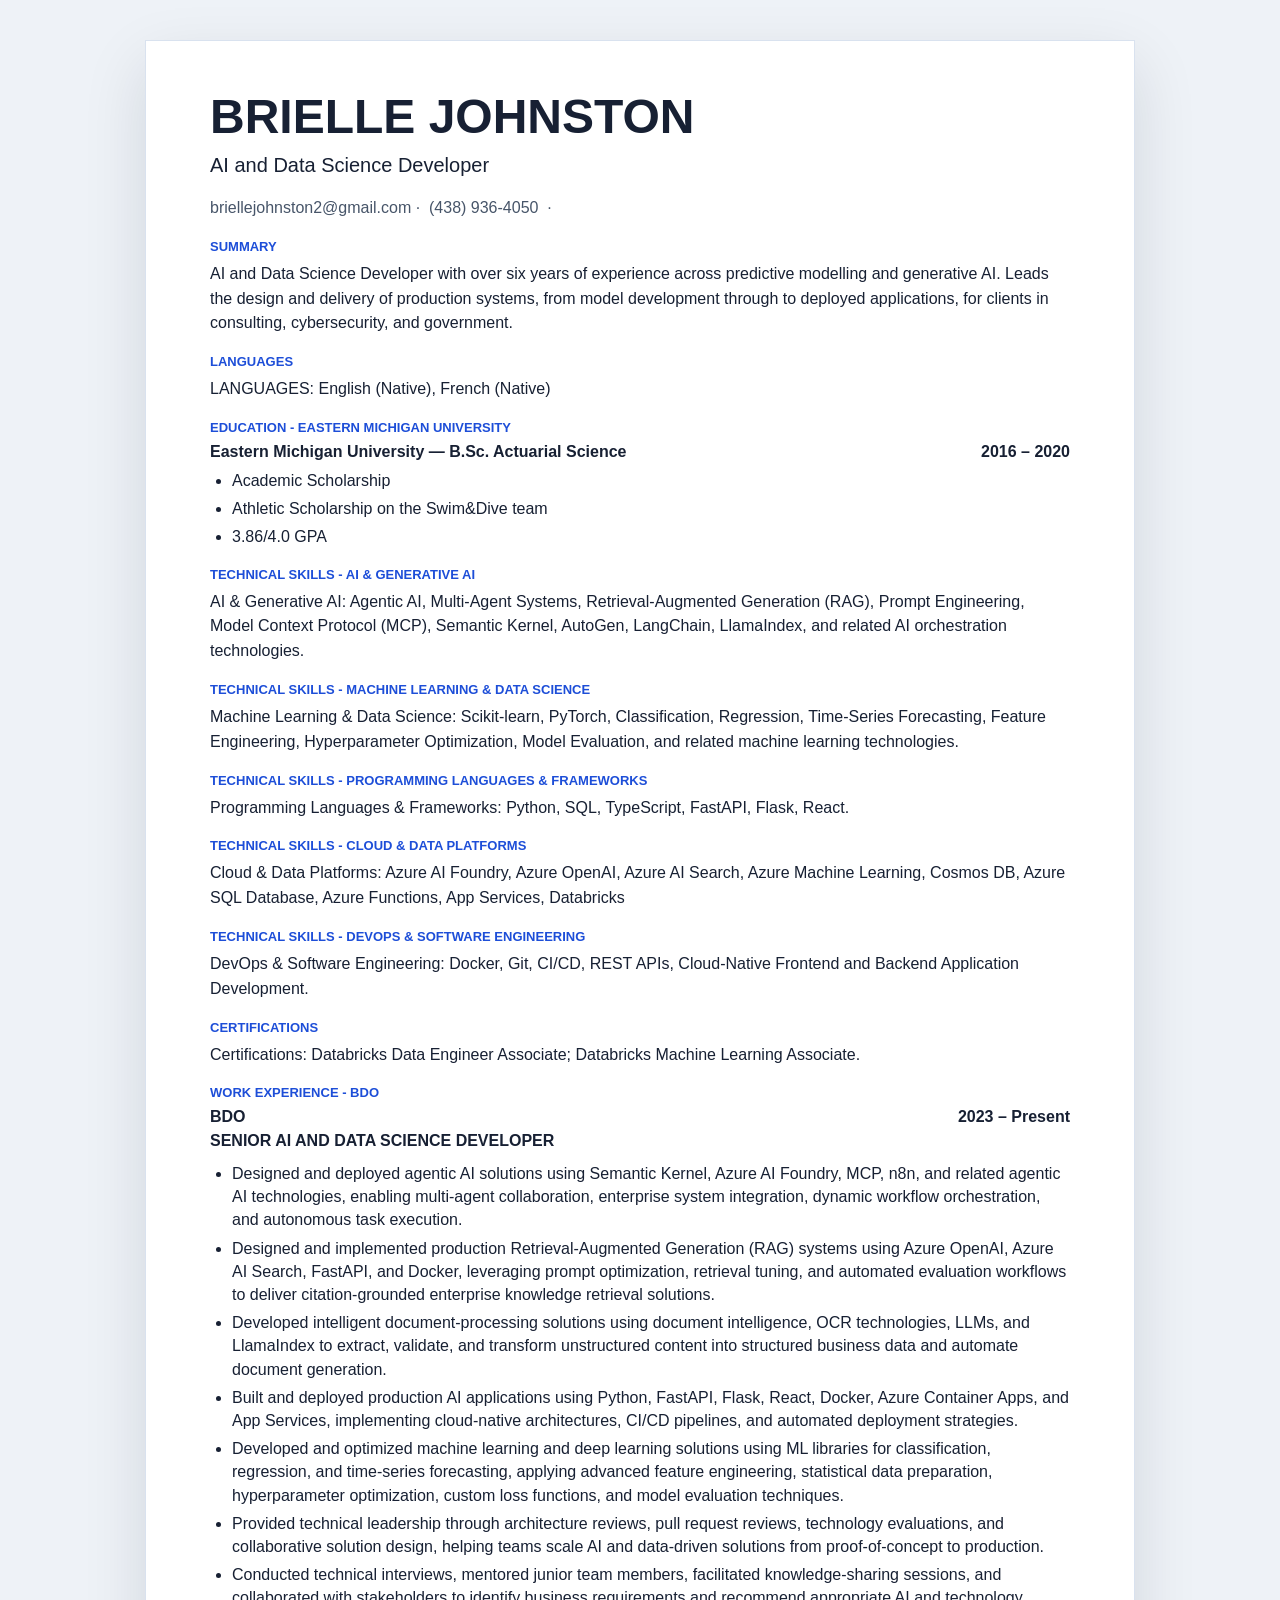
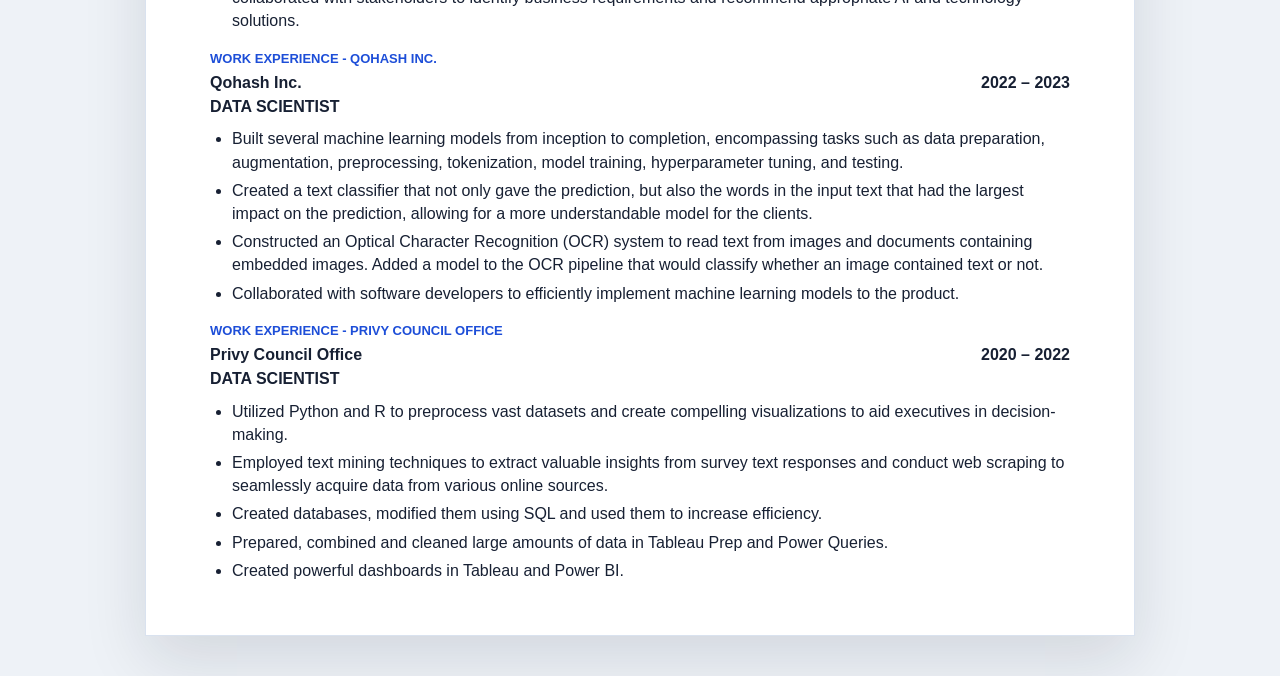
==== frontend/public/cv.html @ 3121cb3a "app improvements" ====
<!doctype html>
<html lang="en">
<head>
    <meta charset="utf-8">
    <meta name="viewport" content="width=device-width, initial-scale=1">
    <title>Brielle Johnston CV</title>
    <style>
        :root {
            color: #172033;
            background: #eef2f7;
            font-family: Aptos, "Segoe UI", Arial, sans-serif;
            scroll-behavior: smooth;
        }

        body {
            margin: 0;
            padding: 40px 18px;
        }

        main {
            max-width: 860px;
            margin: 0 auto;
            padding: 48px clamp(22px, 5vw, 64px);
            background: #fff;
            border: 1px solid #d9e2ef;
            box-shadow: 0 24px 60px rgba(15, 23, 42, 0.12);
        }

        section {
            scroll-margin-top: 24px;
            border-radius: 6px;
            transition: background-color 160ms ease, box-shadow 160ms ease;
        }

        section + section {
            margin-top: 18px;
        }

        section:target {
            background: #f3e70b;
            box-shadow: 0 0 0 8px #f3e70b;
        }

        h1 {
            margin: 0 0 8px;
            font-size: clamp(32px, 5vw, 48px);
            letter-spacing: 0;
            text-transform: uppercase;
        }

        h2 {
            margin: 0 0 8px;
            font-family: inherit;
            font-size: 13px;
            letter-spacing: 0;
            text-transform: uppercase;
            color: #1d4ed8;
        }

        pre {
            margin: 0;
            white-space: pre-wrap;
            font: inherit;
            line-height: 1.55;
        }

        p {
            margin: 0;
            line-height: 1.55;
        }

        ul {
            margin: 8px 0 0;
            padding-left: 22px;
        }

        li {
            margin: 5px 0;
            line-height: 1.45;
        }

        .entry-heading {
            display: flex;
            justify-content: space-between;
            gap: 18px;
            font-weight: 700;
        }

        .entry-role {
            margin-top: 3px;
            font-weight: 700;
            text-transform: uppercase;
        }

        .profile-title {
            font-size: 20px;
            line-height: 1.3;
            margin: 0;
        }

        .contact pre {
            color: #475569;
        }

        @media (max-width: 640px) {
            body {
                padding: 0;
                background: #fff;
            }

            main {
                min-height: 100vh;
                border: 0;
                box-shadow: none;
            }
        }
    </style>
</head>
<body>
    <main>
    <section id="chunk-1" class="profile" data-chunk-index="1" data-category="profile">
      <h1>BRIELLE JOHNSTON</h1>
      <p class="profile-title">AI and Data Science Developer</p>
    </section>
    <section id="chunk-2" class="contact" data-chunk-index="2" data-category="contact">
      <pre>briellejohnston2@gmail.com ·  (438) 936-4050  ·</pre>
    </section>
    <section id="chunk-3" class="summary" data-chunk-index="3" data-category="summary">
      <h2>Summary</h2>
      <p>AI and Data Science Developer with over six years of experience across predictive modelling and generative AI. Leads the design and delivery of production systems, from model development through to deployed applications, for clients in consulting, cybersecurity, and government.</p>
    </section>
    <section id="chunk-4" class="languages" data-chunk-index="4" data-category="languages">
      <h2>Languages</h2>
      <p>LANGUAGES: English (Native), French (Native)</p>
    </section>
    <section id="chunk-5" class="education" data-chunk-index="5" data-category="education">
      <h2>Education - Eastern Michigan University</h2>
      <div class="entry-heading"><span>Eastern Michigan University — B.Sc. Actuarial Science</span><span>2016 – 2020</span></div>
      <ul>
        <li>Academic Scholarship</li>
        <li>Athletic Scholarship on the Swim&amp;Dive team</li>
        <li>3.86/4.0 GPA</li>
      </ul>
    </section>
    <section id="chunk-6" class="technical-skills" data-chunk-index="6" data-category="technical skills">
      <h2>Technical Skills - AI &amp; Generative AI</h2>
      <p>AI &amp; Generative AI: Agentic AI, Multi-Agent Systems, Retrieval-Augmented Generation (RAG), Prompt Engineering, Model Context Protocol (MCP), Semantic Kernel, AutoGen, LangChain, LlamaIndex, and related AI orchestration technologies.</p>
    </section>
    <section id="chunk-7" class="technical-skills" data-chunk-index="7" data-category="technical skills">
      <h2>Technical Skills - Machine Learning &amp; Data Science</h2>
      <p>Machine Learning &amp; Data Science: Scikit-learn, PyTorch, Classification, Regression, Time-Series Forecasting, Feature Engineering, Hyperparameter Optimization, Model Evaluation, and related machine learning technologies.</p>
    </section>
    <section id="chunk-8" class="technical-skills" data-chunk-index="8" data-category="technical skills">
      <h2>Technical Skills - Programming Languages &amp; Frameworks</h2>
      <p>Programming Languages &amp; Frameworks: Python, SQL, TypeScript, FastAPI, Flask, React.</p>
    </section>
    <section id="chunk-9" class="technical-skills" data-chunk-index="9" data-category="technical skills">
      <h2>Technical Skills - Cloud &amp; Data Platforms</h2>
      <p>Cloud &amp; Data Platforms: Azure AI Foundry, Azure OpenAI, Azure AI Search, Azure Machine Learning, Cosmos DB, Azure SQL Database, Azure Functions, App Services, Databricks</p>
    </section>
    <section id="chunk-10" class="technical-skills" data-chunk-index="10" data-category="technical skills">
      <h2>Technical Skills - DevOps &amp; Software Engineering</h2>
      <p>DevOps &amp; Software Engineering: Docker, Git, CI/CD, REST APIs, Cloud-Native Frontend and Backend Application Development.</p>
    </section>
    <section id="chunk-11" class="certifications" data-chunk-index="11" data-category="certifications">
      <h2>Certifications</h2>
      <p>Certifications: Databricks Data Engineer Associate; Databricks Machine Learning Associate.</p>
    </section>
    <section id="chunk-12" class="work-experience" data-chunk-index="12" data-category="work experience">
      <h2>Work Experience - BDO</h2>
      <div class="entry-heading"><span>BDO</span><span>2023 – Present</span></div>
      <p class="entry-role">SENIOR AI AND DATA SCIENCE DEVELOPER</p>
      <ul>
        <li>Designed and deployed agentic AI solutions using Semantic Kernel, Azure AI Foundry, MCP, n8n, and related agentic AI technologies, enabling multi-agent collaboration, enterprise system integration, dynamic workflow orchestration, and autonomous task execution.</li>
        <li>Designed and implemented production Retrieval-Augmented Generation (RAG) systems using Azure OpenAI, Azure AI Search, FastAPI, and Docker, leveraging prompt optimization, retrieval tuning, and automated evaluation workflows to deliver citation-grounded enterprise knowledge retrieval solutions.</li>
        <li>Developed intelligent document-processing solutions using document intelligence, OCR technologies, LLMs, and LlamaIndex to extract, validate, and transform unstructured content into structured business data and automate document generation.</li>
        <li>Built and deployed production AI applications using Python, FastAPI, Flask, React, Docker, Azure Container Apps, and App Services, implementing cloud-native architectures, CI/CD pipelines, and automated deployment strategies.</li>
        <li>Developed and optimized machine learning and deep learning solutions using ML libraries for classification, regression, and time-series forecasting, applying advanced feature engineering, statistical data preparation, hyperparameter optimization, custom loss functions, and model evaluation techniques.</li>
        <li>Provided technical leadership through architecture reviews, pull request reviews, technology evaluations, and collaborative solution design, helping teams scale AI and data-driven solutions from proof-of-concept to production.</li>
        <li>Conducted technical interviews, mentored junior team members, facilitated knowledge-sharing sessions, and collaborated with stakeholders to identify business requirements and recommend appropriate AI and technology solutions.</li>
      </ul>
    </section>
    <section id="chunk-13" class="work-experience" data-chunk-index="13" data-category="work experience">
      <h2>Work Experience - Qohash Inc.</h2>
      <div class="entry-heading"><span>Qohash Inc.</span><span>2022 – 2023</span></div>
      <p class="entry-role">DATA SCIENTIST</p>
      <ul>
        <li>Built several machine learning models from inception to completion, encompassing tasks such as data preparation, augmentation, preprocessing, tokenization, model training, hyperparameter tuning, and testing.</li>
        <li>Created a text classifier that not only gave the prediction, but also the words in the input text that had the largest impact on the prediction, allowing for a more understandable model for the clients.</li>
        <li>Constructed an Optical Character Recognition (OCR) system to read text from images and documents containing embedded images. Added a model to the OCR pipeline that would classify whether an image contained text or not.</li>
        <li>Collaborated with software developers to efficiently implement machine learning models to the product.</li>
      </ul>
    </section>
    <section id="chunk-14" class="work-experience" data-chunk-index="14" data-category="work experience">
      <h2>Work Experience - Privy Council Office</h2>
      <div class="entry-heading"><span>Privy Council Office</span><span>2020 – 2022</span></div>
      <p class="entry-role">DATA SCIENTIST</p>
      <ul>
        <li>Utilized Python and R to preprocess vast datasets and create compelling visualizations to aid executives in decision-making.</li>
        <li>Employed text mining techniques to extract valuable insights from survey text responses and conduct web scraping to seamlessly acquire data from various online sources.</li>
        <li>Created databases, modified them using SQL and used them to increase efficiency.</li>
        <li>Prepared, combined and cleaned large amounts of data in Tableau Prep and Power Queries.</li>
        <li>Created powerful dashboards in Tableau and Power BI.</li>
      </ul>
    </section>
    </main>
</body>
</html>
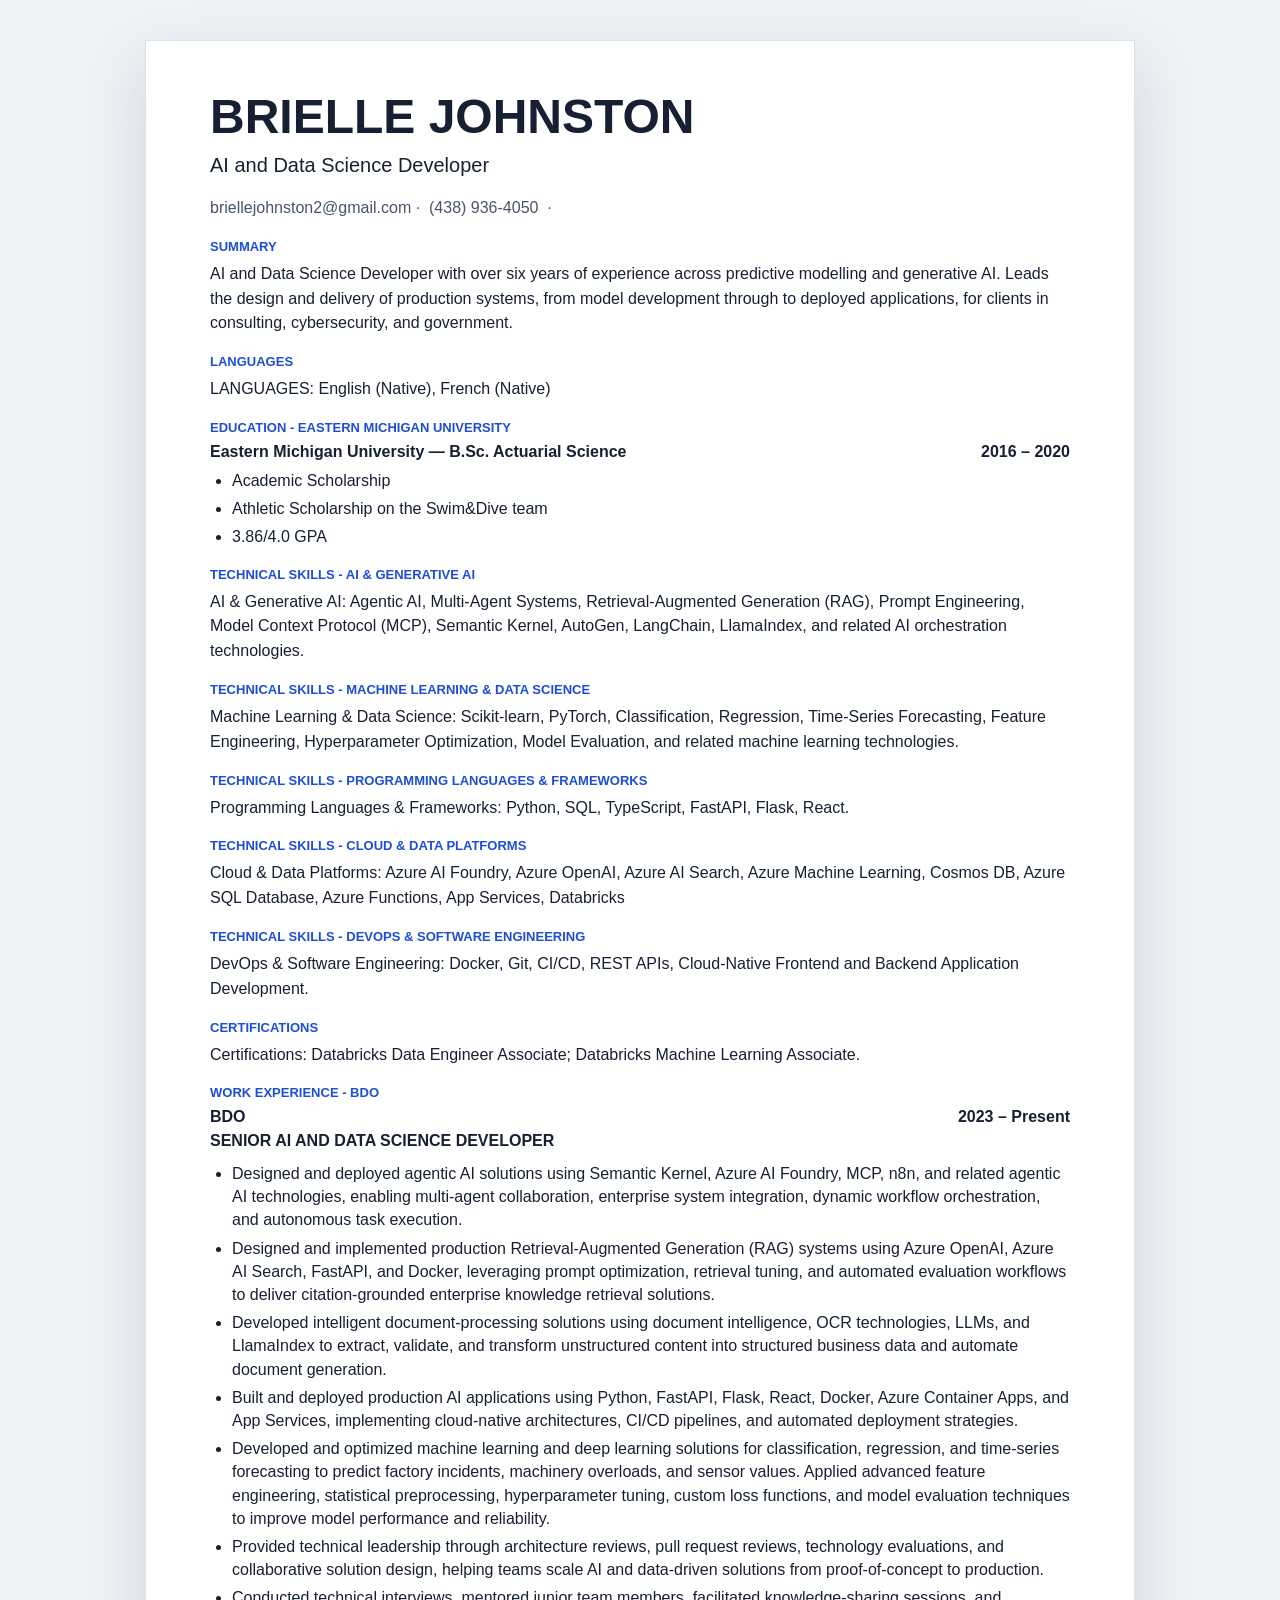
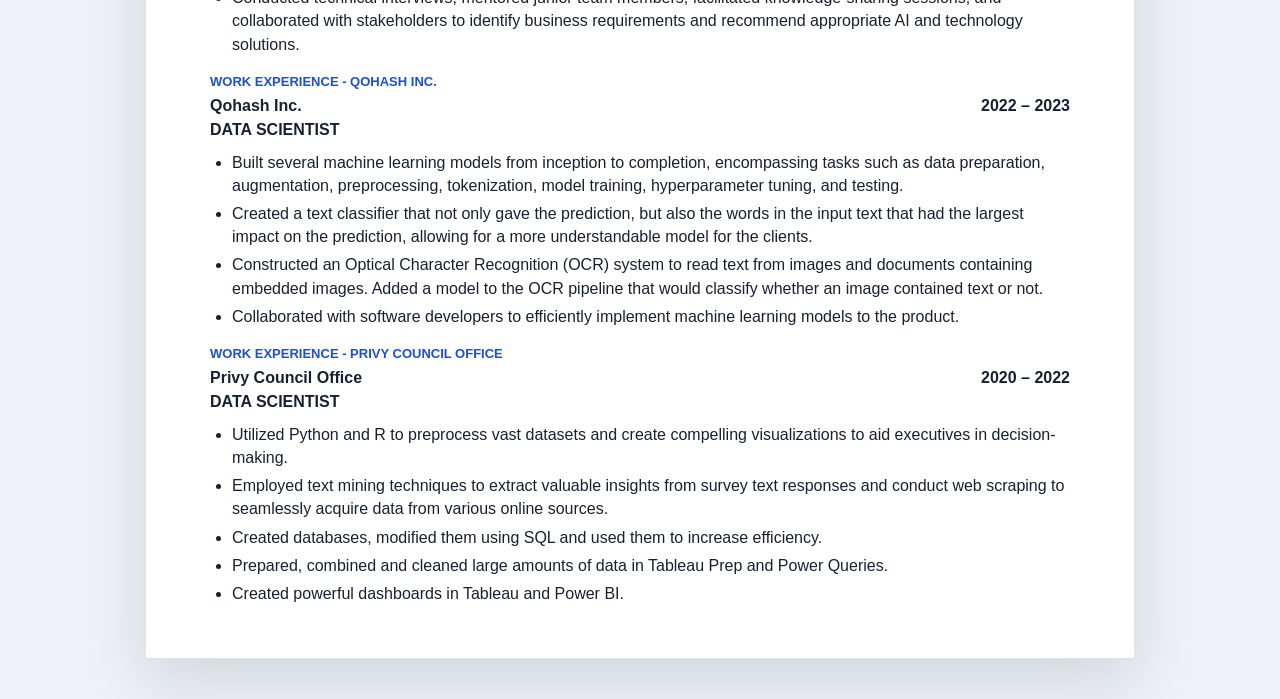
==== commit 14282592: "UI improvements" ====
--- a/frontend/public/cv.html
+++ b/frontend/public/cv.html
@@ -175,7 +175,7 @@
         <li>Designed and implemented production Retrieval-Augmented Generation (RAG) systems using Azure OpenAI, Azure AI Search, FastAPI, and Docker, leveraging prompt optimization, retrieval tuning, and automated evaluation workflows to deliver citation-grounded enterprise knowledge retrieval solutions.</li>
         <li>Developed intelligent document-processing solutions using document intelligence, OCR technologies, LLMs, and LlamaIndex to extract, validate, and transform unstructured content into structured business data and automate document generation.</li>
         <li>Built and deployed production AI applications using Python, FastAPI, Flask, React, Docker, Azure Container Apps, and App Services, implementing cloud-native architectures, CI/CD pipelines, and automated deployment strategies.</li>
-        <li>Developed and optimized machine learning and deep learning solutions using ML libraries for classification, regression, and time-series forecasting, applying advanced feature engineering, statistical data preparation, hyperparameter optimization, custom loss functions, and model evaluation techniques.</li>
+        <li>Developed and optimized machine learning and deep learning solutions for classification, regression, and time-series forecasting to predict factory incidents, machinery overloads, and sensor values. Applied advanced feature engineering, statistical preprocessing, hyperparameter tuning, custom loss functions, and model evaluation techniques to improve model performance and reliability.</li>
         <li>Provided technical leadership through architecture reviews, pull request reviews, technology evaluations, and collaborative solution design, helping teams scale AI and data-driven solutions from proof-of-concept to production.</li>
         <li>Conducted technical interviews, mentored junior team members, facilitated knowledge-sharing sessions, and collaborated with stakeholders to identify business requirements and recommend appropriate AI and technology solutions.</li>
       </ul>
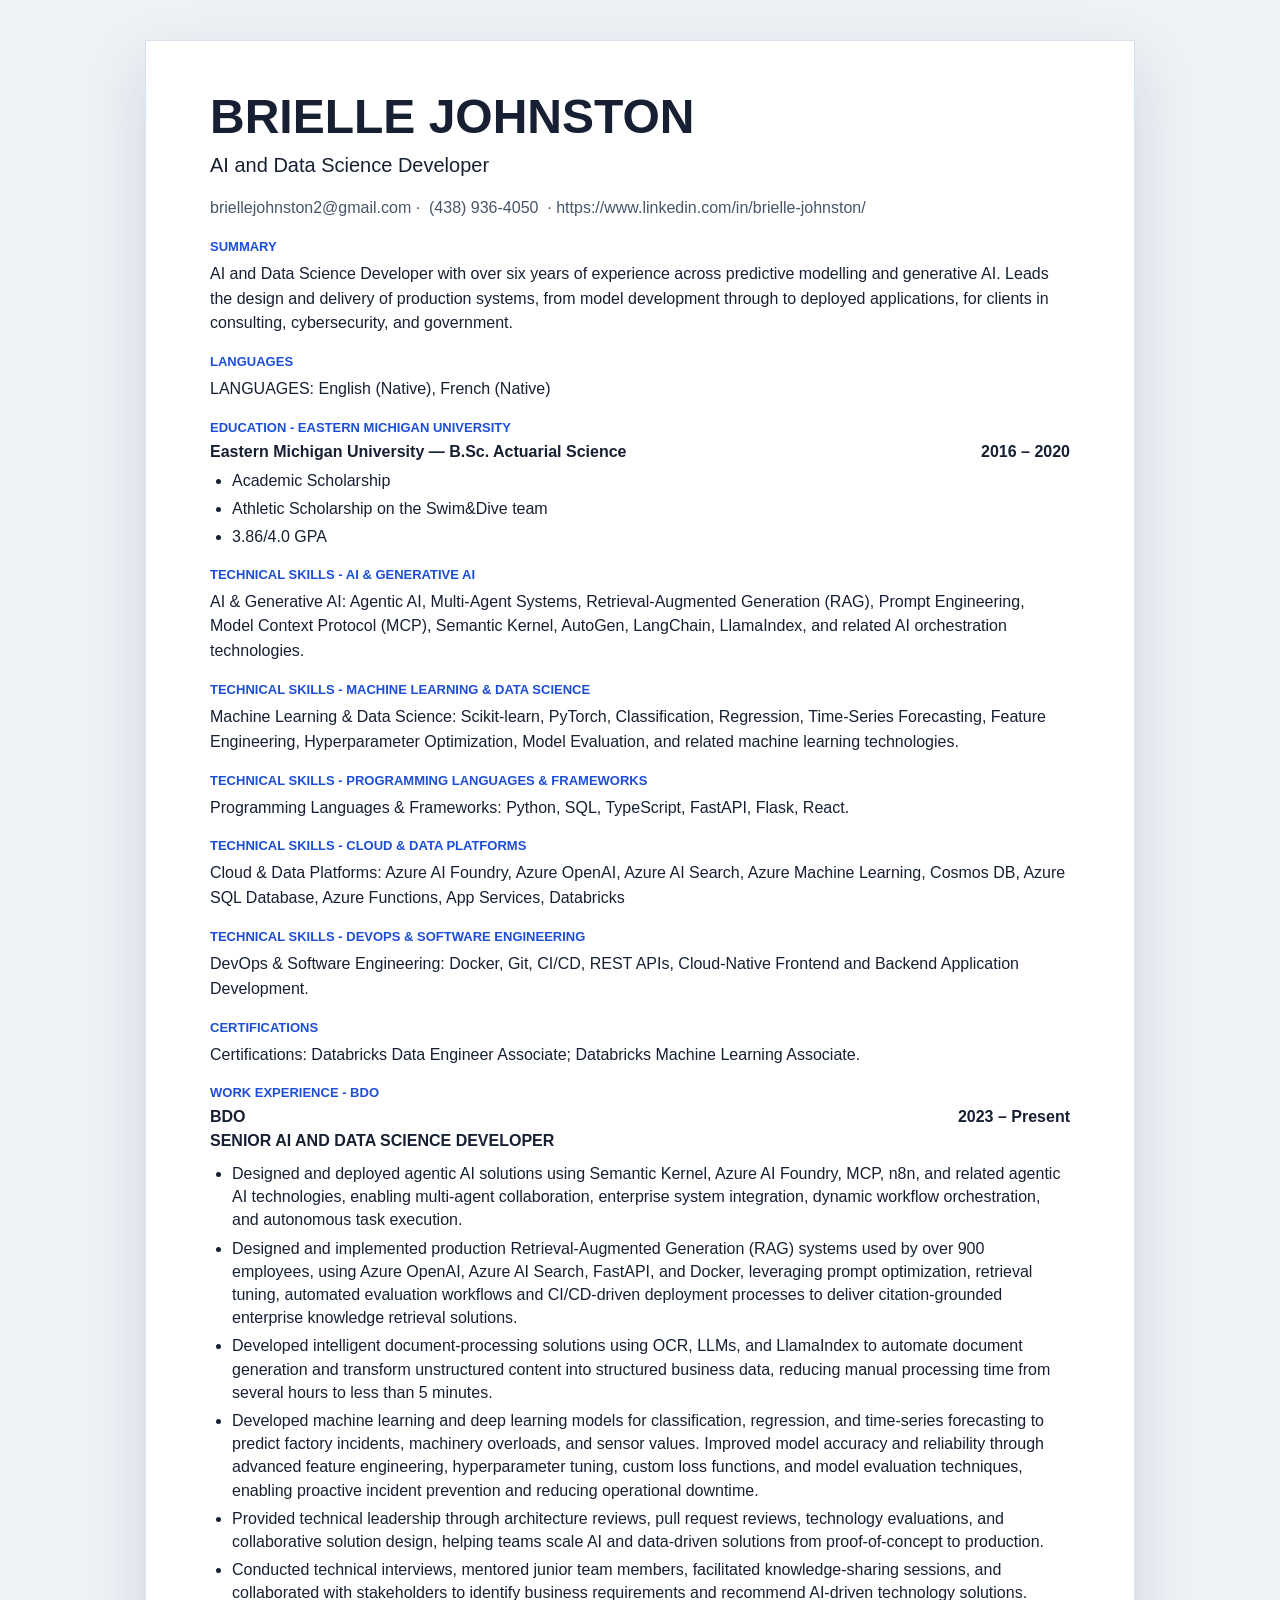
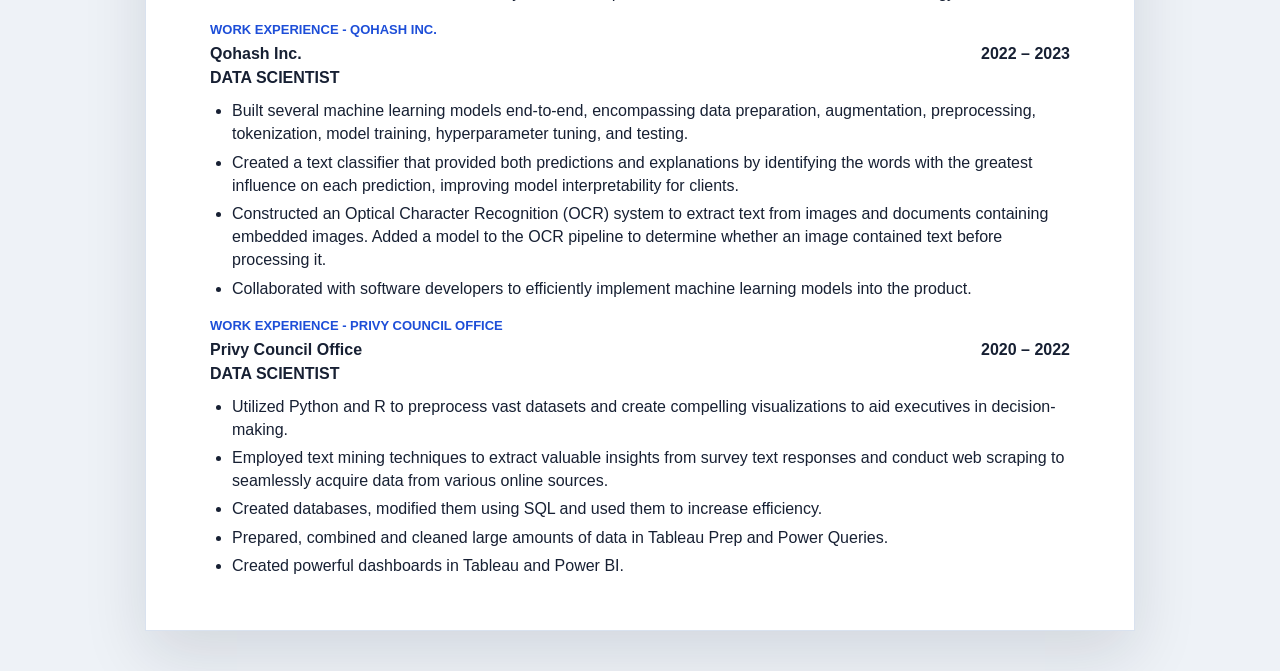
==== commit 7d5e4f1a: "resume update" ====
--- a/frontend/public/cv.html
+++ b/frontend/public/cv.html
@@ -123,7 +123,7 @@
       <p class="profile-title">AI and Data Science Developer</p>
     </section>
     <section id="chunk-2" class="contact" data-chunk-index="2" data-category="contact">
-      <pre>briellejohnston2@gmail.com ·  (438) 936-4050  ·</pre>
+      <pre>briellejohnston2@gmail.com ·  (438) 936-4050  · https://www.linkedin.com/in/brielle-johnston/</pre>
     </section>
     <section id="chunk-3" class="summary" data-chunk-index="3" data-category="summary">
       <h2>Summary</h2>
@@ -172,12 +172,11 @@
       <p class="entry-role">SENIOR AI AND DATA SCIENCE DEVELOPER</p>
       <ul>
         <li>Designed and deployed agentic AI solutions using Semantic Kernel, Azure AI Foundry, MCP, n8n, and related agentic AI technologies, enabling multi-agent collaboration, enterprise system integration, dynamic workflow orchestration, and autonomous task execution.</li>
-        <li>Designed and implemented production Retrieval-Augmented Generation (RAG) systems using Azure OpenAI, Azure AI Search, FastAPI, and Docker, leveraging prompt optimization, retrieval tuning, and automated evaluation workflows to deliver citation-grounded enterprise knowledge retrieval solutions.</li>
-        <li>Developed intelligent document-processing solutions using document intelligence, OCR technologies, LLMs, and LlamaIndex to extract, validate, and transform unstructured content into structured business data and automate document generation.</li>
-        <li>Built and deployed production AI applications using Python, FastAPI, Flask, React, Docker, Azure Container Apps, and App Services, implementing cloud-native architectures, CI/CD pipelines, and automated deployment strategies.</li>
-        <li>Developed and optimized machine learning and deep learning solutions for classification, regression, and time-series forecasting to predict factory incidents, machinery overloads, and sensor values. Applied advanced feature engineering, statistical preprocessing, hyperparameter tuning, custom loss functions, and model evaluation techniques to improve model performance and reliability.</li>
+        <li>Designed and implemented production Retrieval-Augmented Generation (RAG) systems used by over 900 employees, using Azure OpenAI, Azure AI Search, FastAPI, and Docker, leveraging prompt optimization, retrieval tuning, automated evaluation workflows and CI/CD-driven deployment processes to deliver citation-grounded enterprise knowledge retrieval solutions.</li>
+        <li>Developed intelligent document-processing solutions using OCR, LLMs, and LlamaIndex to automate document generation and transform unstructured content into structured business data, reducing manual processing time from several hours to less than 5 minutes.</li>
+        <li>Developed machine learning and deep learning models for classification, regression, and time-series forecasting to predict factory incidents, machinery overloads, and sensor values. Improved model accuracy and reliability through advanced feature engineering, hyperparameter tuning, custom loss functions, and model evaluation techniques, enabling proactive incident prevention and reducing operational downtime.</li>
         <li>Provided technical leadership through architecture reviews, pull request reviews, technology evaluations, and collaborative solution design, helping teams scale AI and data-driven solutions from proof-of-concept to production.</li>
-        <li>Conducted technical interviews, mentored junior team members, facilitated knowledge-sharing sessions, and collaborated with stakeholders to identify business requirements and recommend appropriate AI and technology solutions.</li>
+        <li>Conducted technical interviews, mentored junior team members, facilitated knowledge-sharing sessions, and collaborated with stakeholders to identify business requirements and recommend AI-driven technology solutions.</li>
       </ul>
     </section>
     <section id="chunk-13" class="work-experience" data-chunk-index="13" data-category="work experience">
@@ -185,10 +184,10 @@
       <div class="entry-heading"><span>Qohash Inc.</span><span>2022 – 2023</span></div>
       <p class="entry-role">DATA SCIENTIST</p>
       <ul>
-        <li>Built several machine learning models from inception to completion, encompassing tasks such as data preparation, augmentation, preprocessing, tokenization, model training, hyperparameter tuning, and testing.</li>
-        <li>Created a text classifier that not only gave the prediction, but also the words in the input text that had the largest impact on the prediction, allowing for a more understandable model for the clients.</li>
-        <li>Constructed an Optical Character Recognition (OCR) system to read text from images and documents containing embedded images. Added a model to the OCR pipeline that would classify whether an image contained text or not.</li>
-        <li>Collaborated with software developers to efficiently implement machine learning models to the product.</li>
+        <li>Built several machine learning models end-to-end, encompassing data preparation, augmentation, preprocessing, tokenization, model training, hyperparameter tuning, and testing.</li>
+        <li>Created a text classifier that provided both predictions and explanations by identifying the words with the greatest influence on each prediction, improving model interpretability for clients.</li>
+        <li>Constructed an Optical Character Recognition (OCR) system to extract text from images and documents containing embedded images. Added a model to the OCR pipeline to determine whether an image contained text before processing it.</li>
+        <li>Collaborated with software developers to efficiently implement machine learning models into the product.</li>
       </ul>
     </section>
     <section id="chunk-14" class="work-experience" data-chunk-index="14" data-category="work experience">
